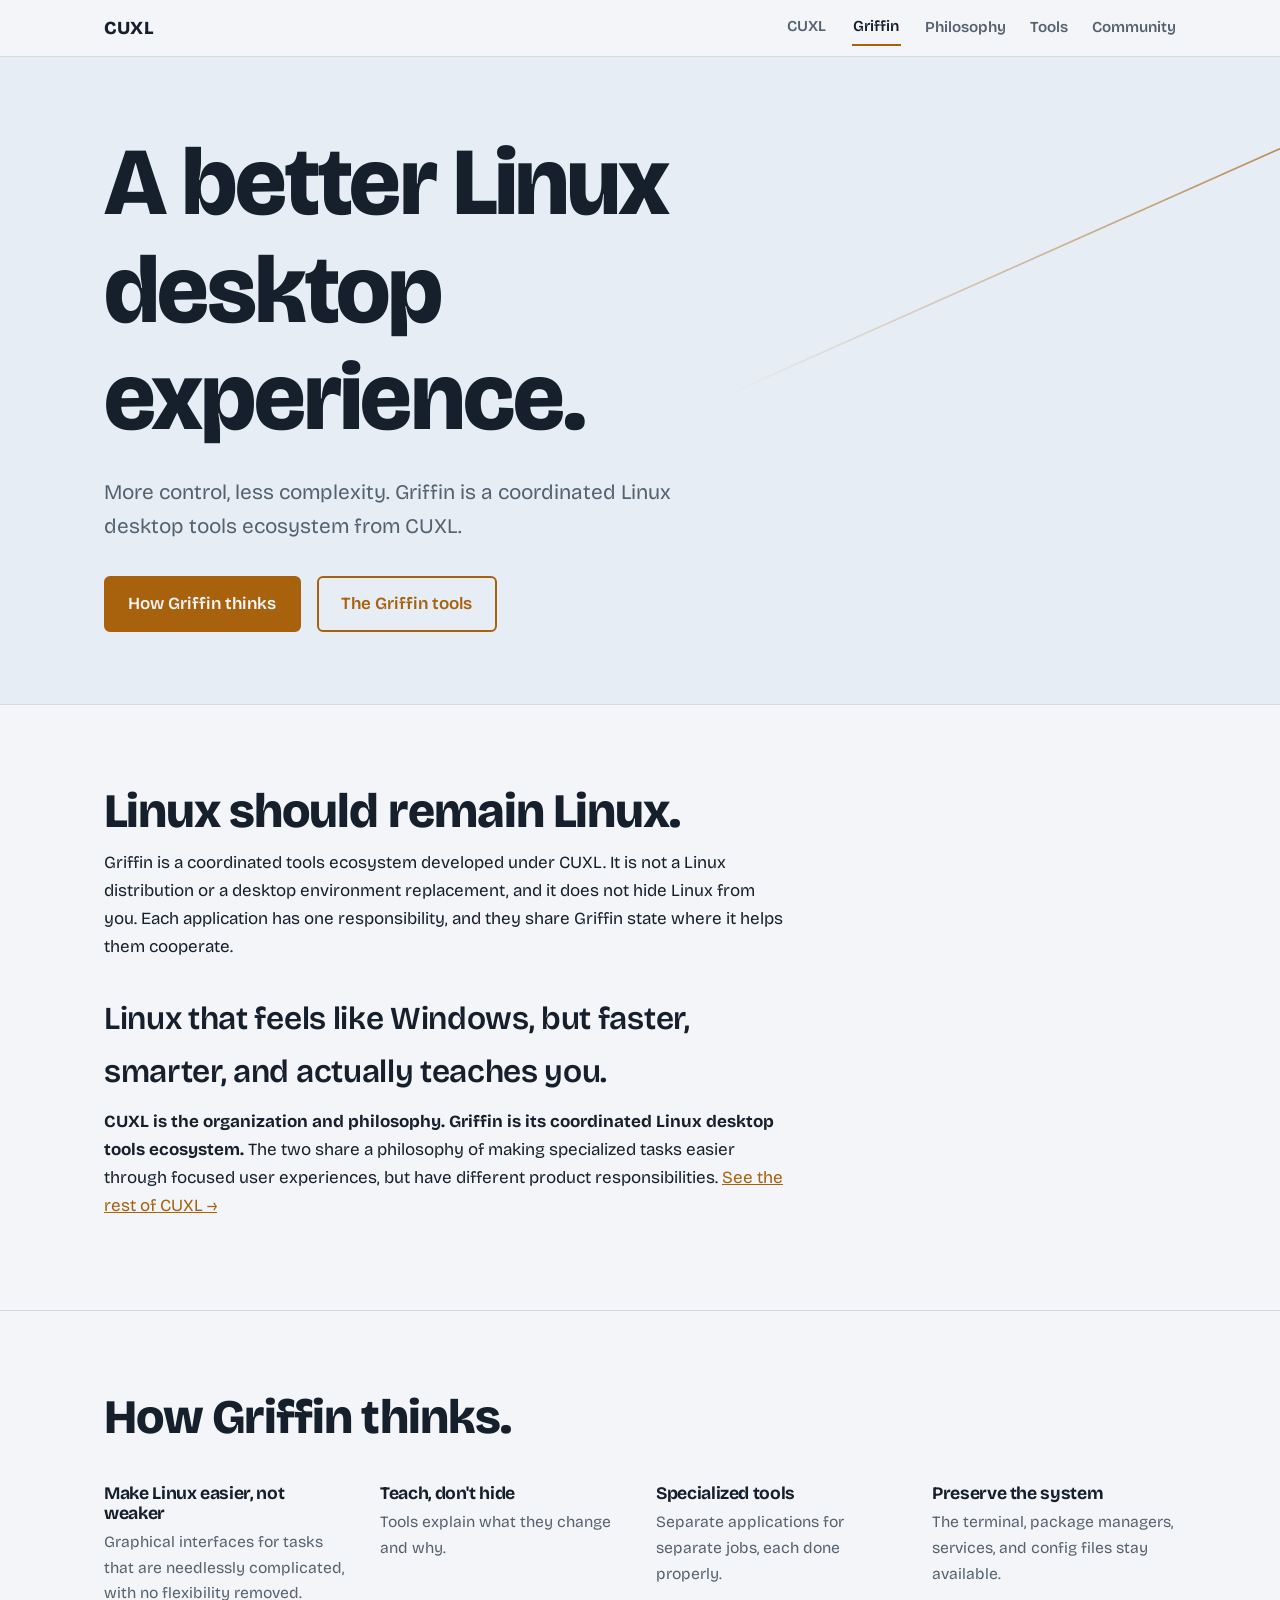
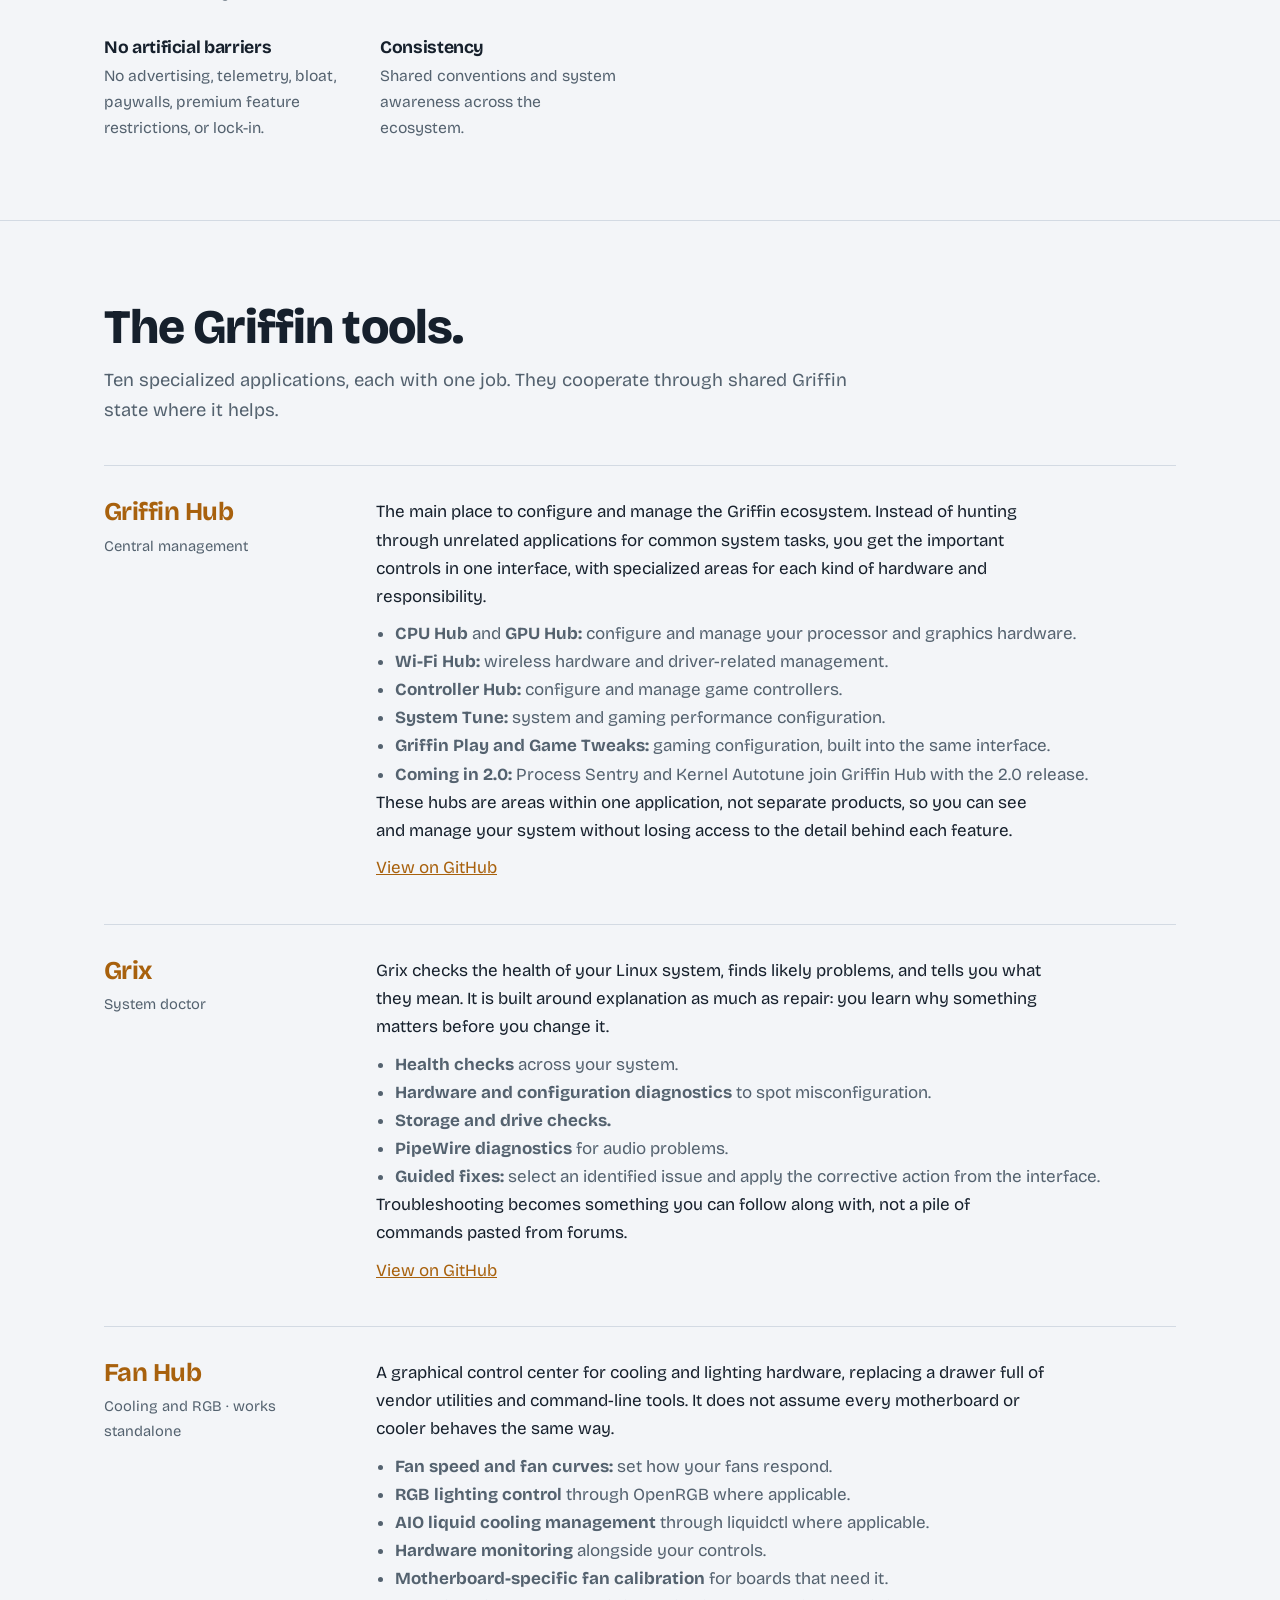
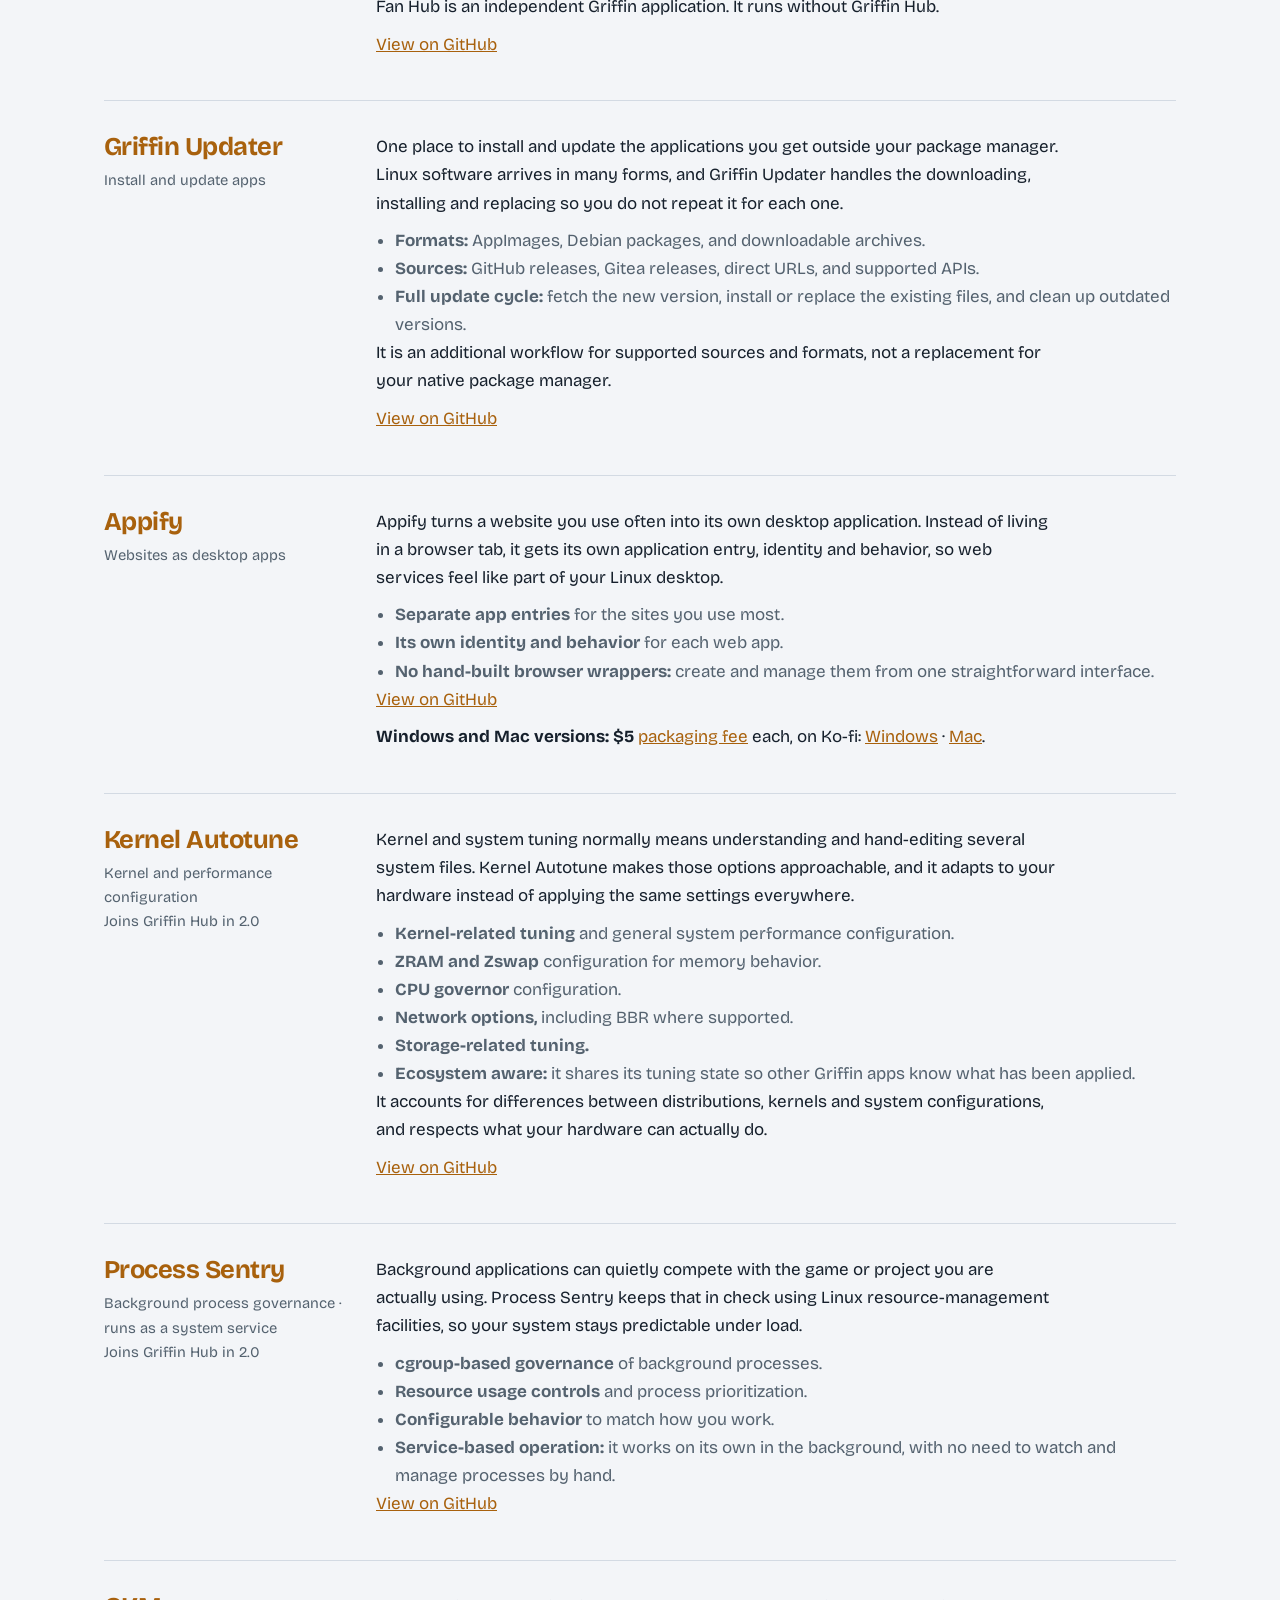
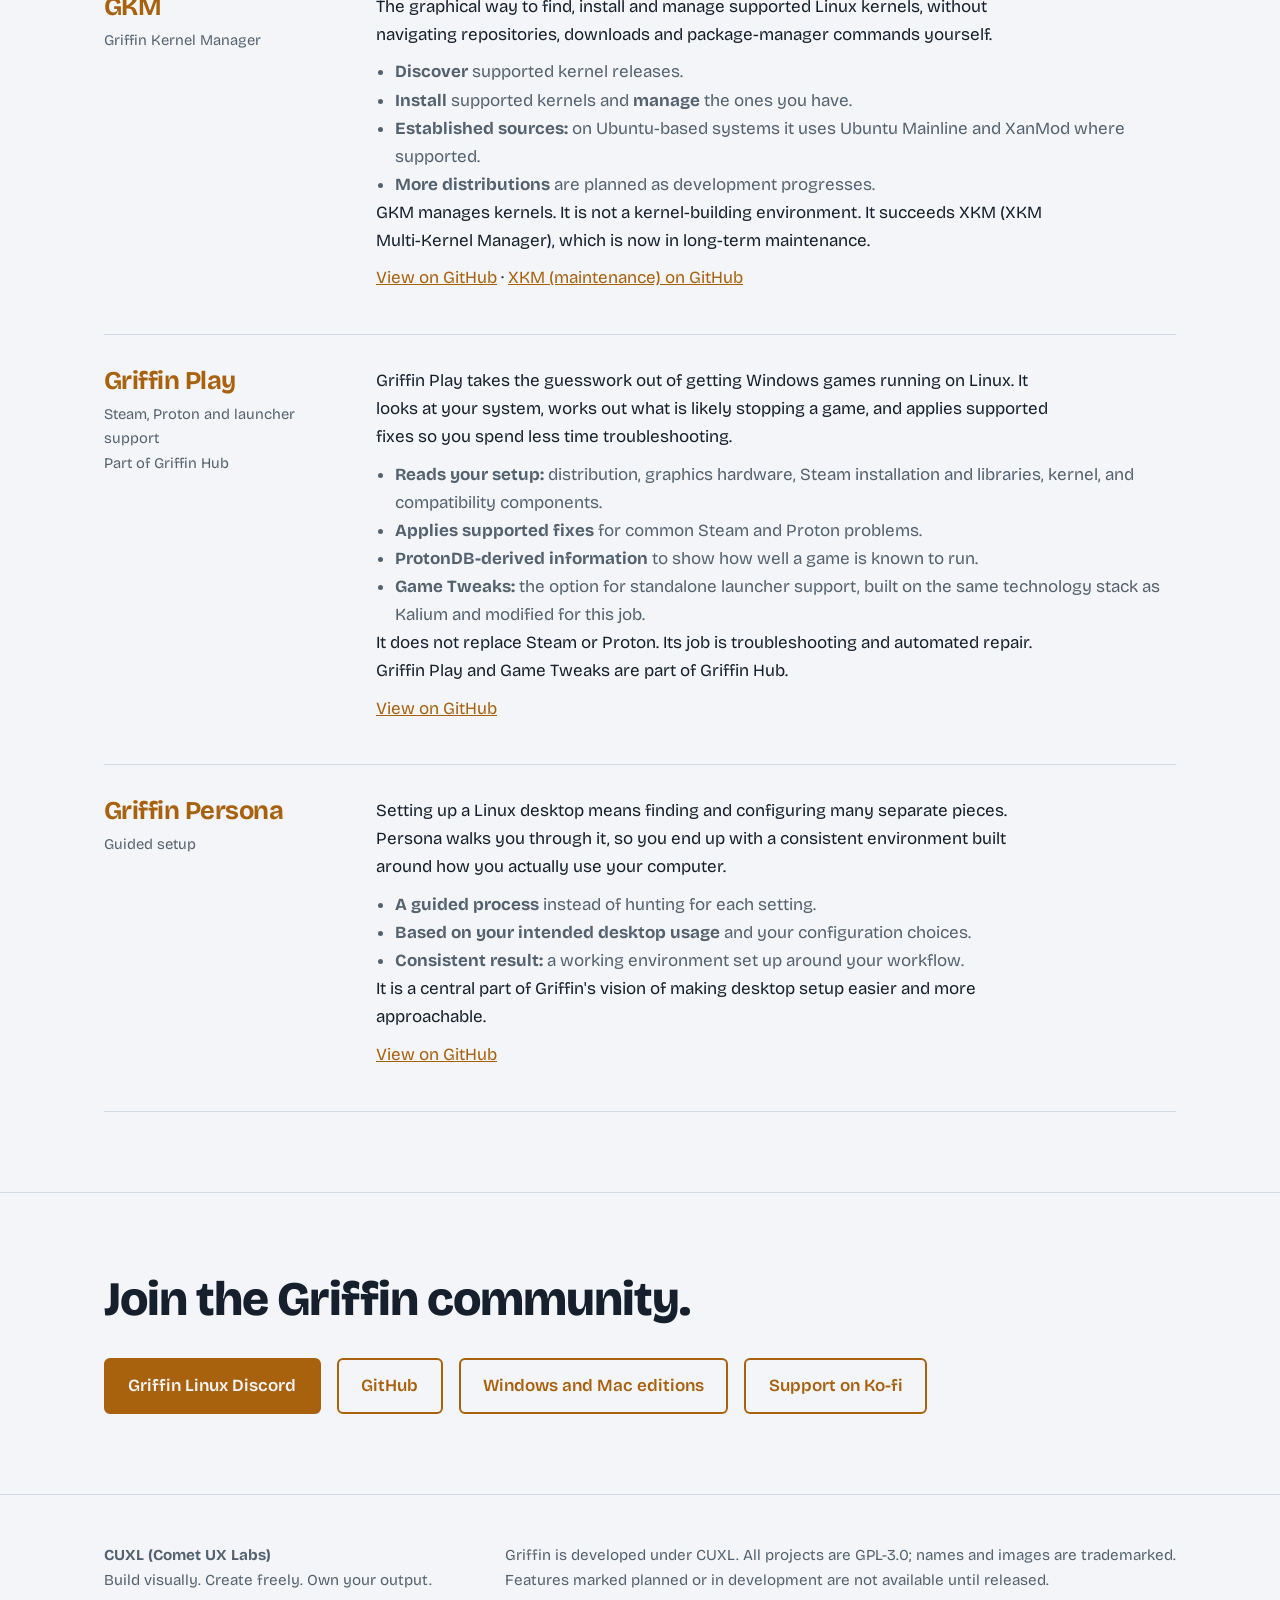
==== griffin.html @ 6fef1d14 "Add files via upload" ====
<!DOCTYPE html>
<html lang="en">
<head>
<meta charset="utf-8">
<meta name="viewport" content="width=device-width, initial-scale=1">
<title>Griffin · Linux desktop tools by CUXL</title>
<meta name="description" content="Griffin is a coordinated Linux desktop tools ecosystem from CUXL: Hub, Grix, Fan Hub, Griffin Updater, Appify, Kernel Autotune, Process Sentry, GKM, Griffin Play and Griffin Persona.">
<link rel="preconnect" href="https://fonts.googleapis.com">
<link rel="preconnect" href="https://fonts.gstatic.com" crossorigin>
<link href="https://fonts.googleapis.com/css2?family=Bricolage+Grotesque:opsz,wght@12..96,400;12..96,600;12..96,800&display=swap" rel="stylesheet">
<link rel="stylesheet" href="style.css">
</head>
<body class="gp">
<nav><div class="wrap">
<b>CUXL</b>
<a class="tab" href="index.html">CUXL</a><a class="tab on" href="griffin.html">Griffin</a>
<a href="#philosophy">Philosophy</a><a href="#tools">Tools</a><a href="#community">Community</a>
</div></nav>
<header class="hero small"><div class="trail" aria-hidden="true"></div>
<div class="wrap">
<h1>A better Linux desktop experience.</h1>
<p class="lead">More control, less complexity. Griffin is a coordinated Linux desktop tools ecosystem from CUXL.</p>
<div class="cta"><a class="btn p" href="#philosophy">How Griffin thinks</a><a class="btn" href="#tools">The Griffin tools</a></div>
</div></header>

<section id="about"><div class="wrap">
<h2>Linux should remain Linux.</h2>
<p>Griffin is a coordinated tools ecosystem developed under CUXL. It is not a Linux distribution or a desktop environment replacement, and it does not hide Linux from you. Each application has one responsibility, and they share Griffin state where it helps them cooperate.</p>
<p class="quote">Linux that feels like Windows, but faster, smarter, and actually teaches you.</p>
<p><strong>CUXL is the organization and philosophy. Griffin is its coordinated Linux desktop tools ecosystem.</strong> The two share a philosophy of making specialized tasks easier through focused user experiences, but have different product responsibilities. <a href="index.html">See the rest of CUXL &rarr;</a></p>
</div></section>

<section id="philosophy"><div class="wrap">
<h2>How Griffin thinks.</h2>
<div class="principles">
<div><h3>Make Linux easier, not weaker</h3><p>Graphical interfaces for tasks that are needlessly complicated, with no flexibility removed.</p></div>
<div><h3>Teach, don't hide</h3><p>Tools explain what they change and why.</p></div>
<div><h3>Specialized tools</h3><p>Separate applications for separate jobs, each done properly.</p></div>
<div><h3>Preserve the system</h3><p>The terminal, package managers, services, and config files stay available.</p></div>
<div><h3>No artificial barriers</h3><p>No advertising, telemetry, bloat, paywalls, premium feature restrictions, or lock-in.</p></div>
<div><h3>Consistency</h3><p>Shared conventions and system awareness across the ecosystem.</p></div>
</div>
</div></section>

<section id="tools"><div class="wrap">
<h2>The Griffin tools.</h2>
<p class="sub">Ten specialized applications, each with one job. They cooperate through shared Griffin state where it helps.</p>
<div class="rows">
<article class="row"><div><h3>Griffin Hub</h3><div class="meta">Central management</div></div><div><p>The main place to configure and manage the Griffin ecosystem. Instead of hunting through unrelated applications for common system tasks, you get the important controls in one interface, with specialized areas for each kind of hardware and responsibility.</p><ul><li><strong>CPU Hub</strong> and <strong>GPU Hub:</strong> configure and manage your processor and graphics hardware.</li><li><strong>Wi-Fi Hub:</strong> wireless hardware and driver-related management.</li><li><strong>Controller Hub:</strong> configure and manage game controllers.</li><li><strong>System Tune:</strong> system and gaming performance configuration.</li><li><strong>Griffin Play and Game Tweaks:</strong> gaming configuration, built into the same interface.</li><li><strong>Coming in 2.0:</strong> Process Sentry and Kernel Autotune join Griffin Hub with the 2.0 release.</li></ul><p>These hubs are areas within one application, not separate products, so you can see and manage your system without losing access to the detail behind each feature.</p><p><a href="https://github.com/bobbycomet/Griffin-Hub" rel="noopener">View on GitHub</a></p></div></article>

<article class="row"><div><h3>Grix</h3><div class="meta">System doctor</div></div><div><p>Grix checks the health of your Linux system, finds likely problems, and tells you what they mean. It is built around explanation as much as repair: you learn why something matters before you change it.</p><ul><li><strong>Health checks</strong> across your system.</li><li><strong>Hardware and configuration diagnostics</strong> to spot misconfiguration.</li><li><strong>Storage and drive checks.</strong></li><li><strong>PipeWire diagnostics</strong> for audio problems.</li><li><strong>Guided fixes:</strong> select an identified issue and apply the corrective action from the interface.</li></ul><p>Troubleshooting becomes something you can follow along with, not a pile of commands pasted from forums.</p><p><a href="https://github.com/bobbycomet/Grix" rel="noopener">View on GitHub</a></p></div></article>

<article class="row"><div><h3>Fan Hub</h3><div class="meta">Cooling and RGB · works standalone</div></div><div><p>A graphical control center for cooling and lighting hardware, replacing a drawer full of vendor utilities and command-line tools. It does not assume every motherboard or cooler behaves the same way.</p><ul><li><strong>Fan speed and fan curves:</strong> set how your fans respond.</li><li><strong>RGB lighting control</strong> through OpenRGB where applicable.</li><li><strong>AIO liquid cooling management</strong> through liquidctl where applicable.</li><li><strong>Hardware monitoring</strong> alongside your controls.</li><li><strong>Motherboard-specific fan calibration</strong> for boards that need it.</li></ul><p>Fan Hub is an independent Griffin application. It runs without Griffin Hub.</p><p><a href="https://github.com/bobbycomet/Fan-Hub" rel="noopener">View on GitHub</a></p></div></article>

<article class="row"><div><h3>Griffin Updater</h3><div class="meta">Install and update apps</div></div><div><p>One place to install and update the applications you get outside your package manager. Linux software arrives in many forms, and Griffin Updater handles the downloading, installing and replacing so you do not repeat it for each one.</p><ul><li><strong>Formats:</strong> AppImages, Debian packages, and downloadable archives.</li><li><strong>Sources:</strong> GitHub releases, Gitea releases, direct URLs, and supported APIs.</li><li><strong>Full update cycle:</strong> fetch the new version, install or replace the existing files, and clean up outdated versions.</li></ul><p>It is an additional workflow for supported sources and formats, not a replacement for your native package manager.</p><p><a href="https://github.com/bobbycomet/GriffinUpdater" rel="noopener">View on GitHub</a></p></div></article>

<article class="row"><div><h3>Appify</h3><div class="meta">Websites as desktop apps</div></div><div><p>Appify turns a website you use often into its own desktop application. Instead of living in a browser tab, it gets its own application entry, identity and behavior, so web services feel like part of your Linux desktop.</p><ul><li><strong>Separate app entries</strong> for the sites you use most.</li><li><strong>Its own identity and behavior</strong> for each web app.</li><li><strong>No hand-built browser wrappers:</strong> create and manage them from one straightforward interface.</li></ul><p><a href="https://github.com/bobbycomet/Appify" rel="noopener">View on GitHub</a></p><p><strong>Windows and Mac versions:</strong> <strong>$5</strong> <a href="index.html#windows">packaging fee</a> each, on Ko-fi: <a href="https://ko-fi.com/s/48cf8f3ed3" rel="noopener">Windows</a> · <a href="https://ko-fi.com/s/9709aa201e" rel="noopener">Mac</a>.</p></div></article>

<article class="row"><div><h3>Kernel Autotune</h3><div class="meta">Kernel and performance configuration<br>Joins Griffin Hub in 2.0</div></div><div><p>Kernel and system tuning normally means understanding and hand-editing several system files. Kernel Autotune makes those options approachable, and it adapts to your hardware instead of applying the same settings everywhere.</p><ul><li><strong>Kernel-related tuning</strong> and general system performance configuration.</li><li><strong>ZRAM and Zswap</strong> configuration for memory behavior.</li><li><strong>CPU governor</strong> configuration.</li><li><strong>Network options,</strong> including BBR where supported.</li><li><strong>Storage-related tuning.</strong></li><li><strong>Ecosystem aware:</strong> it shares its tuning state so other Griffin apps know what has been applied.</li></ul><p>It accounts for differences between distributions, kernels and system configurations, and respects what your hardware can actually do.</p><p><a href="https://github.com/bobbycomet/kernel-autotune-V2" rel="noopener">View on GitHub</a></p></div></article>

<article class="row"><div><h3>Process Sentry</h3><div class="meta">Background process governance · runs as a system service<br>Joins Griffin Hub in 2.0</div></div><div><p>Background applications can quietly compete with the game or project you are actually using. Process Sentry keeps that in check using Linux resource-management facilities, so your system stays predictable under load.</p><ul><li><strong>cgroup-based governance</strong> of background processes.</li><li><strong>Resource usage controls</strong> and process prioritization.</li><li><strong>Configurable behavior</strong> to match how you work.</li><li><strong>Service-based operation:</strong> it works on its own in the background, with no need to watch and manage processes by hand.</li></ul><p><a href="https://github.com/bobbycomet/Process-Sentry" rel="noopener">View on GitHub</a></p></div></article>

<article class="row"><div><h3>GKM</h3><div class="meta">Griffin Kernel Manager</div></div><div><p>The graphical way to find, install and manage supported Linux kernels, without navigating repositories, downloads and package-manager commands yourself.</p><ul><li><strong>Discover</strong> supported kernel releases.</li><li><strong>Install</strong> supported kernels and <strong>manage</strong> the ones you have.</li><li><strong>Established sources:</strong> on Ubuntu-based systems it uses Ubuntu Mainline and XanMod where supported.</li><li><strong>More distributions</strong> are planned as development progresses.</li></ul><p>GKM manages kernels. It is not a kernel-building environment. It succeeds XKM (XKM Multi-Kernel Manager), which is now in long-term maintenance.</p><p><a href="https://github.com/bobbycomet/GKM" rel="noopener">View on GitHub</a> · <a href="https://github.com/bobbycomet/XKM-Multi-Kernel-Manager" rel="noopener">XKM (maintenance) on GitHub</a></p></div></article>

<article class="row"><div><h3>Griffin Play</h3><div class="meta">Steam, Proton and launcher support<br>Part of Griffin Hub</div></div><div><p>Griffin Play takes the guesswork out of getting Windows games running on Linux. It looks at your system, works out what is likely stopping a game, and applies supported fixes so you spend less time troubleshooting.</p><ul><li><strong>Reads your setup:</strong> distribution, graphics hardware, Steam installation and libraries, kernel, and compatibility components.</li><li><strong>Applies supported fixes</strong> for common Steam and Proton problems.</li><li><strong>ProtonDB-derived information</strong> to show how well a game is known to run.</li><li><strong>Game Tweaks:</strong> the option for standalone launcher support, built on the same technology stack as Kalium and modified for this job.</li></ul><p>It does not replace Steam or Proton. Its job is troubleshooting and automated repair. Griffin Play and Game Tweaks are part of Griffin Hub.</p><p><a href="https://github.com/bobbycomet/Griffin-Hub" rel="noopener">View on GitHub</a></p></div></article>

<article class="row"><div><h3>Griffin Persona</h3><div class="meta">Guided setup</div></div><div><p>Setting up a Linux desktop means finding and configuring many separate pieces. Persona walks you through it, so you end up with a consistent environment built around how you actually use your computer.</p><ul><li><strong>A guided process</strong> instead of hunting for each setting.</li><li><strong>Based on your intended desktop usage</strong> and your configuration choices.</li><li><strong>Consistent result:</strong> a working environment set up around your workflow.</li></ul><p>It is a central part of Griffin's vision of making desktop setup easier and more approachable.</p><p><a href="https://github.com/bobbycomet/GriffinPersona" rel="noopener">View on GitHub</a></p></div></article>
</div>
</div></section>

<section id="community"><div class="wrap">
<h2>Join the Griffin community.</h2>
<div class="cta"><a class="btn p" href="https://discord.gg/7fEt5W7DPh" rel="noopener">Griffin Linux Discord</a><a class="btn" href="https://github.com/bobbycomet" rel="noopener">GitHub</a><a class="btn" href="index.html#windows">Windows and Mac editions</a><a class="btn" href="https://ko-fi.com/bobby60908" rel="noopener">Support on Ko-fi</a></div>
</div></section>

<footer><div class="wrap">
<div><strong>CUXL (Comet UX Labs)</strong><br>Build visually. Create freely. Own your output.</div>
<div>Griffin is developed under CUXL. All projects are GPL-3.0; names and images are trademarked.<br>Features marked planned or in development are not available until released.</div>
</div></footer>
</body>
</html>
---- style.css ----
:root{--bg:#f3f5f8;--surface:#fff;--ink:#16202c;--mute:#54626f;--line:#d3dae3;--comet:#1c78b0;--griffin:#a8610d;--hero:#e6edf5;color-scheme:light}
@media (prefers-color-scheme:dark){:root:not([data-theme=light]){--bg:#12171f;--surface:#1a212c;--ink:#e3e9f0;--mute:#9aa7b5;--line:#2c3644;--comet:#6cc0ee;--griffin:#e8aa55;--hero:#0e1218;color-scheme:dark}}
*{box-sizing:border-box}
html{scroll-behavior:smooth;scroll-padding-top:4rem}
:root{padding-top:env(safe-area-inset-top,0px);padding-bottom:env(safe-area-inset-bottom,0px)}
body{margin:0;background:var(--bg);color:var(--ink);font:400 1.0625rem/1.65 "Bricolage Grotesque",system-ui,-apple-system,"Segoe UI",sans-serif}
a{color:var(--comet)}
a:focus-visible,button:focus-visible{outline:3px solid var(--comet);outline-offset:3px}
.wrap{max-width:70rem;margin:0 auto;padding:0 1.5rem}
p{max-width:62ch;margin:.6rem 0}
h1,h2,h3{line-height:1.12;margin:0;letter-spacing:-.02em}
nav{position:sticky;top:0;z-index:5;background:var(--bg);border-bottom:1px solid var(--line)}
nav .wrap{display:flex;gap:1.5rem;align-items:center;min-height:3.5rem;overflow-x:auto;white-space:nowrap}
nav b{font-weight:800;font-size:1.15rem;margin-right:auto;letter-spacing:.01em}
nav a{color:var(--mute);text-decoration:none;font-weight:600;font-size:.95rem}
nav a:hover{color:var(--ink)}
.hero{background:var(--hero);border-bottom:1px solid var(--line);overflow:hidden;position:relative}
.hero .wrap{padding-top:6rem;padding-bottom:6rem;position:relative}
.hero h1{font-size:clamp(2.6rem,8vw,6rem);font-weight:800;max-width:14ch}
.hero p.lead{font-size:1.3rem;color:var(--mute);max-width:44ch;margin-top:1.5rem}
.trail{position:absolute;right:-6rem;top:3rem;width:44rem;height:2px;background:linear-gradient(90deg,transparent,var(--comet));transform:rotate(-24deg);transform-origin:right;opacity:.8;animation:fly 1.6s ease-out both}
.trail::after{content:"";position:absolute;right:-7px;top:-7px;width:16px;height:16px;border-radius:50%;background:var(--comet);box-shadow:0 0 28px 8px var(--comet)}
@keyframes fly{from{transform:rotate(-24deg) translateX(-18rem);opacity:0}to{transform:rotate(-24deg);opacity:.8}}
@media (prefers-reduced-motion:reduce){.trail{animation:none}html{scroll-behavior:auto}}
.cta{display:flex;gap:1rem;flex-wrap:wrap;margin-top:2rem}
.btn{display:inline-block;padding:.75rem 1.4rem;border-radius:6px;font-weight:600;text-decoration:none;border:2px solid var(--comet)}
.btn.p{background:var(--comet);color:var(--bg)}
section{padding:5rem 0;border-bottom:1px solid var(--line)}
h2{font-size:clamp(1.9rem,4.5vw,3rem);font-weight:800;max-width:20ch}
.sub{color:var(--mute);font-size:1.15rem}
.cols{display:grid;grid-template-columns:1fr 1fr;gap:3rem;margin-top:2.5rem}
@media (max-width:760px){.cols{grid-template-columns:1fr;gap:1.5rem}.hero .wrap{padding-top:4rem;padding-bottom:4rem}}
.cols h3{font-size:1.2rem}
.rows{margin-top:2.5rem;border-top:1px solid var(--line)}
.row{display:grid;grid-template-columns:15rem 1fr;gap:2rem;padding:2rem 0;border-bottom:1px solid var(--line)}
@media (max-width:760px){.row{grid-template-columns:1fr;gap:.5rem}}
.row h3{font-size:1.6rem}
.row .meta{color:var(--mute);font-size:.92rem;margin-top:.4rem}
.row ul,.list{margin:.6rem 0 0;padding-left:1.2rem;color:var(--mute)}
.row p{margin-top:0}
.tag{display:inline-block;font-size:.8rem;border:1px solid var(--line);border-radius:99px;padding:0 .7rem;color:var(--mute);margin-top:.5rem}
#griffin h2,#griffin .row h3{color:var(--griffin)}
#griffin .row{grid-template-columns:13rem 1fr}
@media (max-width:760px){#griffin .row{grid-template-columns:1fr}}
.principles{display:grid;grid-template-columns:repeat(auto-fit,minmax(15rem,1fr));gap:2rem;margin-top:2.5rem}
.principles h3{font-size:1.1rem;margin-bottom:.3rem}
.principles p{margin:0;color:var(--mute);font-size:.98rem}
.tbl{width:100%;border-collapse:collapse;margin-top:2rem}
.scroll{overflow-x:auto}
.tbl th,.tbl td{text-align:left;padding:.7rem 1rem;border-bottom:1px solid var(--line);vertical-align:top}
.tbl th{font-size:1.05rem}
.tbl th:first-child,.tbl td:first-child{border-right:1px solid var(--line)}
.quote{font-size:clamp(1.4rem,3.2vw,2rem);font-weight:600;letter-spacing:-.01em;max-width:30ch;margin-top:2rem}
footer{padding:3rem 0;color:var(--mute);font-size:.95rem}
footer .wrap{display:flex;flex-wrap:wrap;gap:1rem 3rem;justify-content:space-between}
nav .tab{padding:.25rem .1rem;border-bottom:2px solid transparent}
nav .tab.on{color:var(--ink);border-bottom-color:var(--comet)}
.gp{--comet:var(--griffin)}
.gp .row h3{color:var(--griffin)}
.hero.small .wrap{padding-top:4.5rem;padding-bottom:4.5rem}
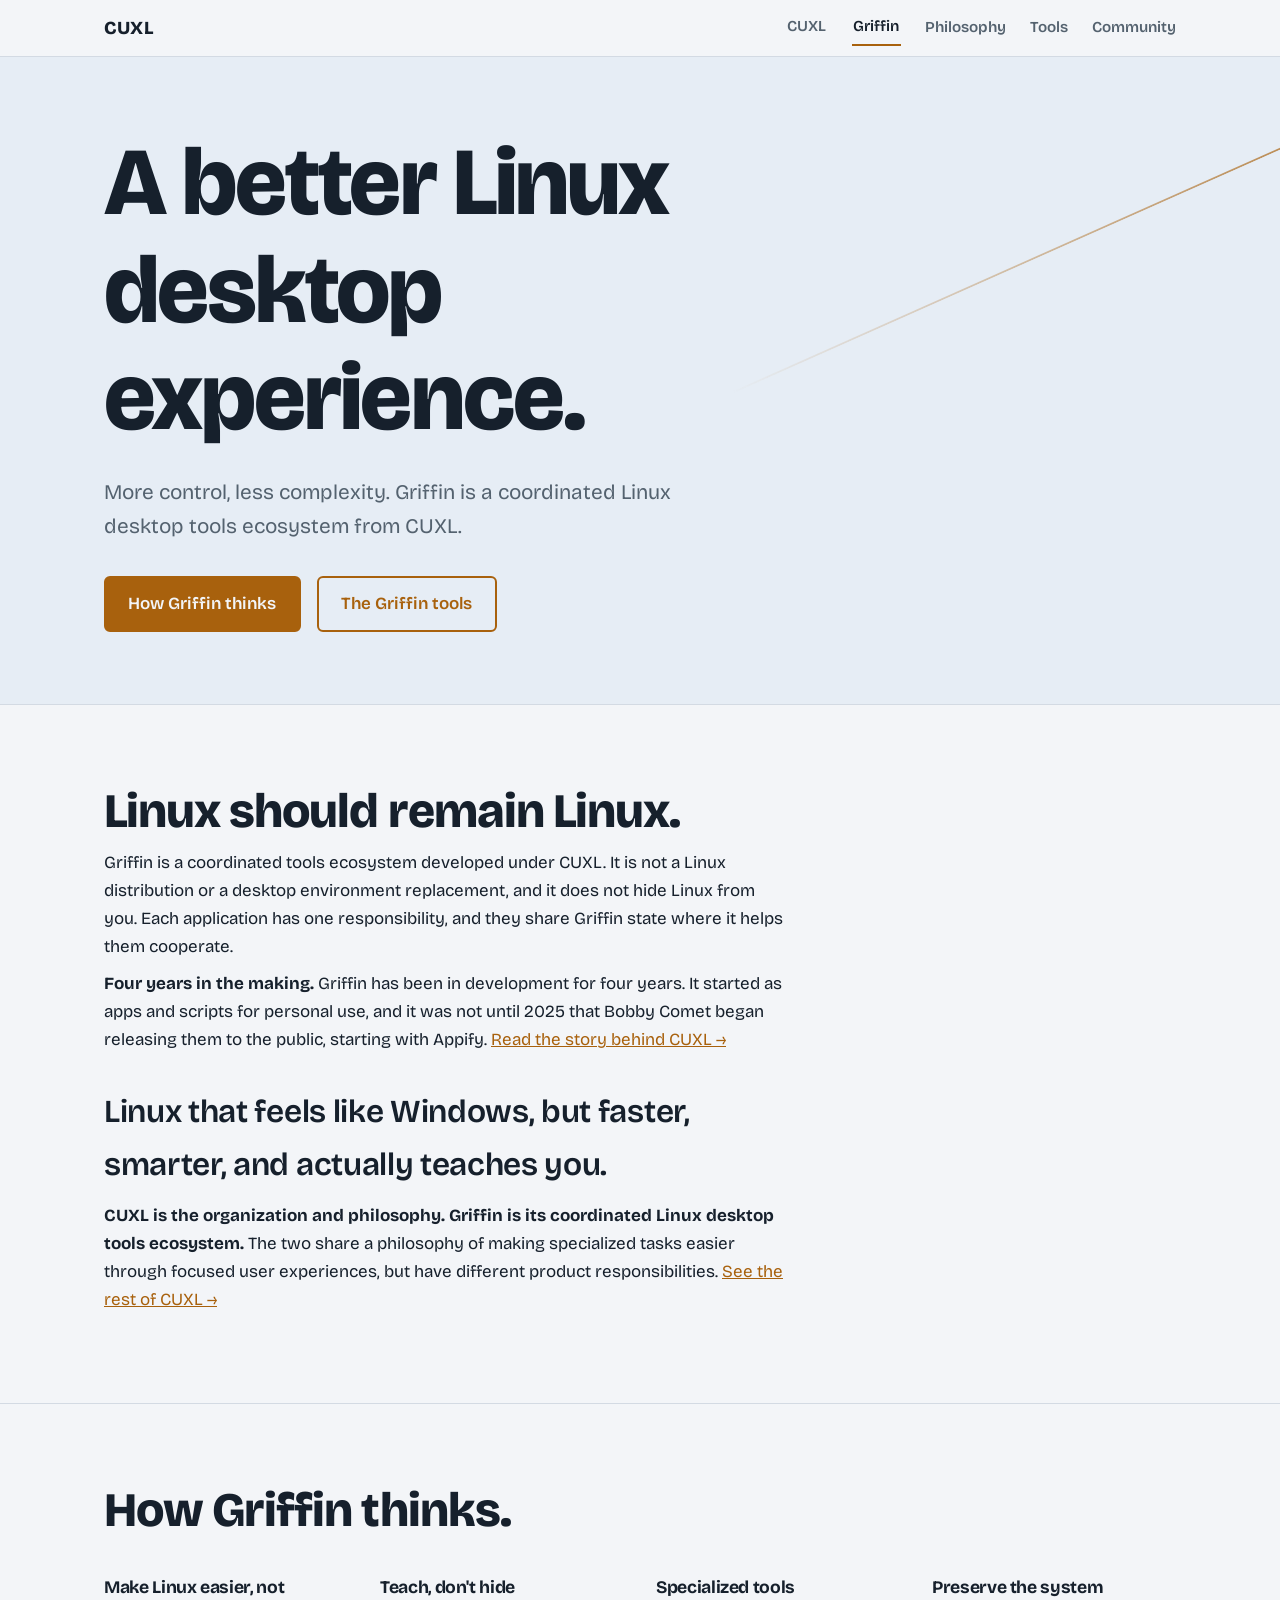
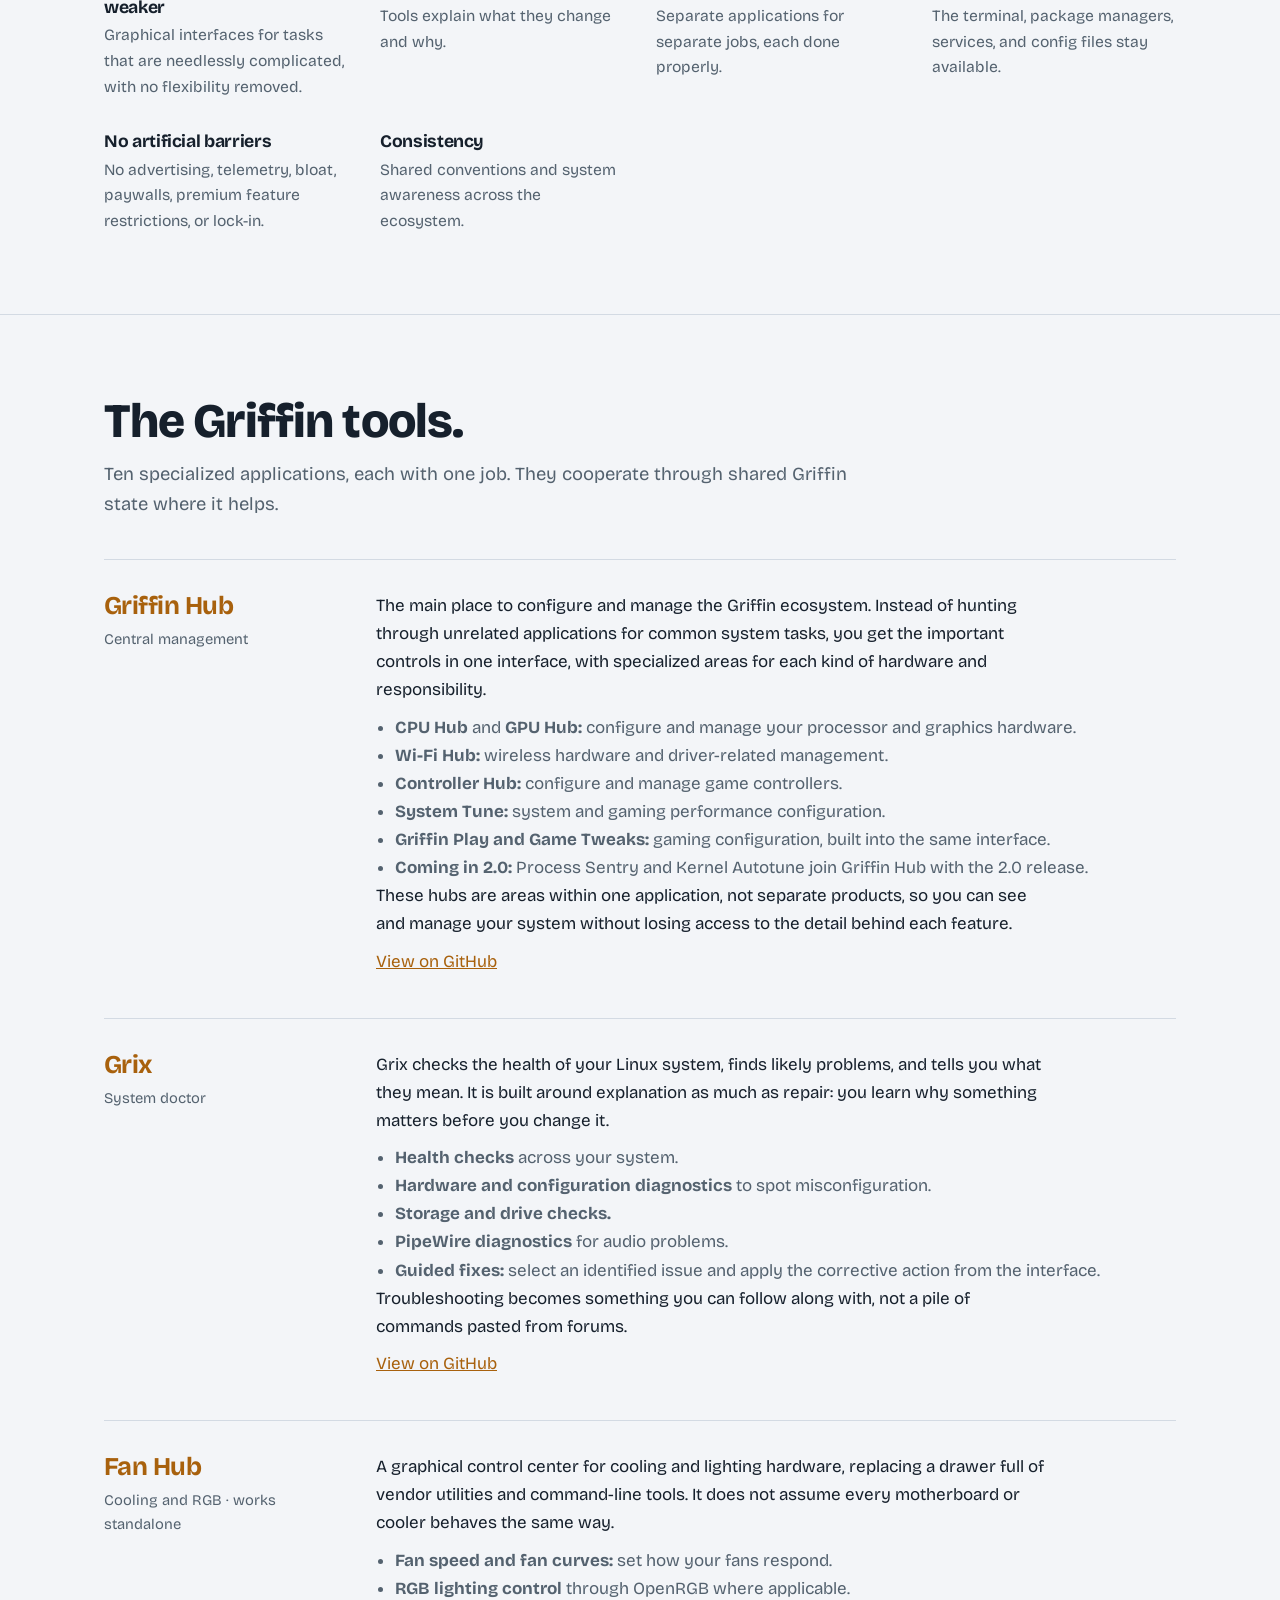
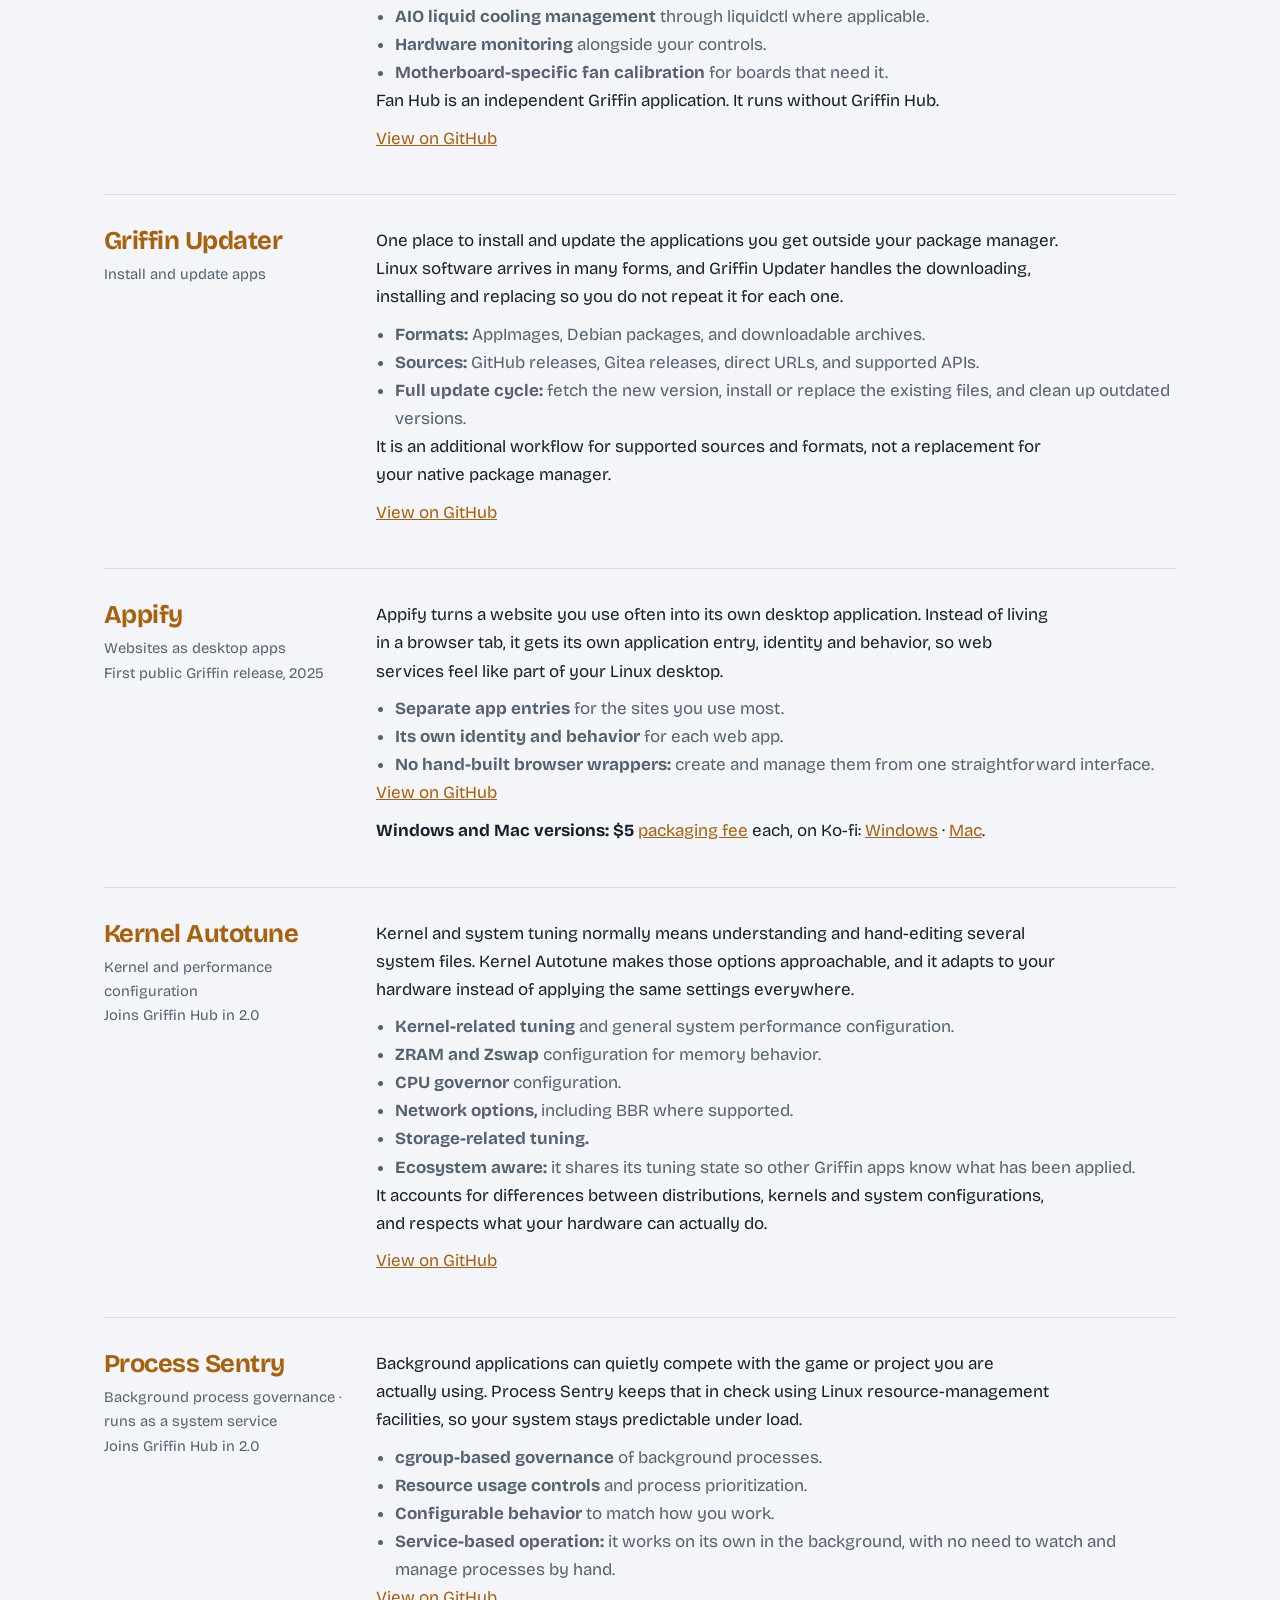
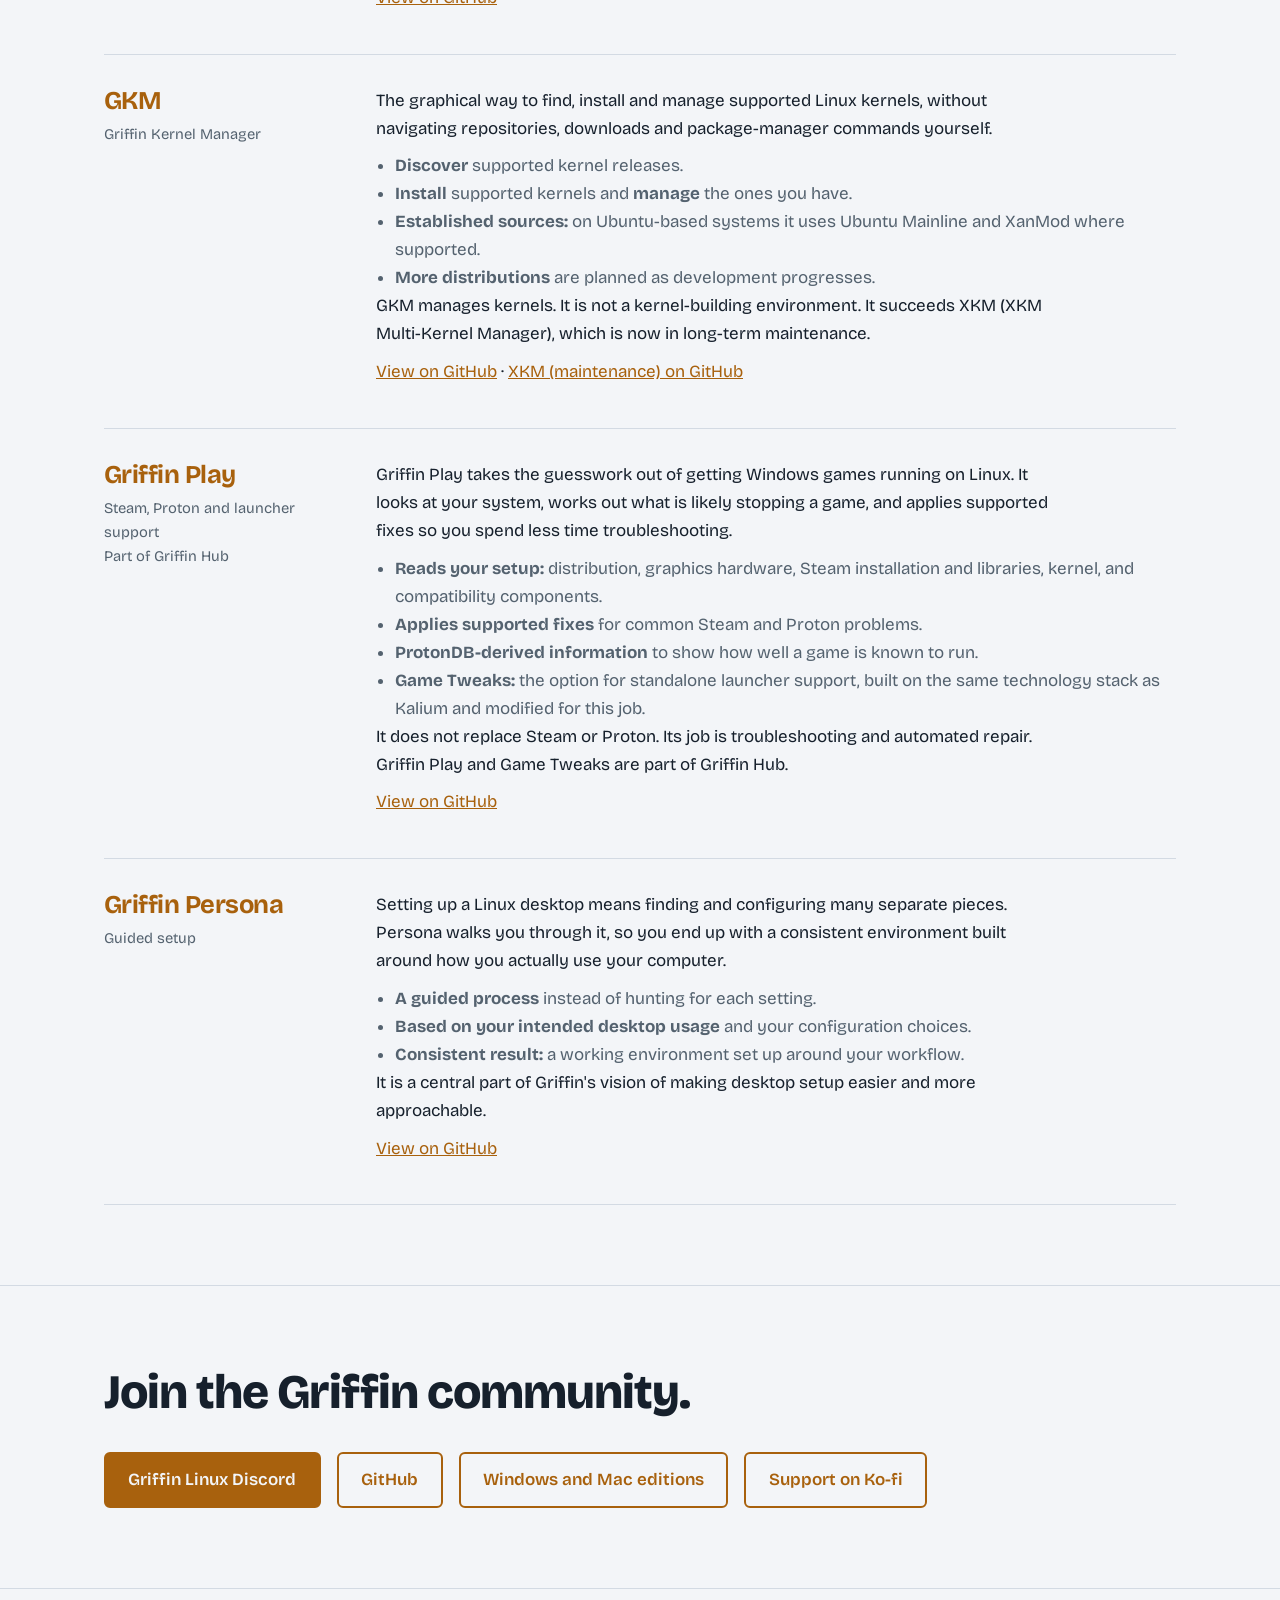
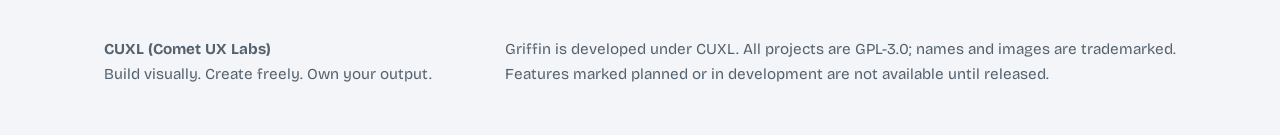
==== commit 5f67bd4d: "Add Appify release details to griffin.html" ====
--- a/griffin.html
+++ b/griffin.html
@@ -26,6 +26,7 @@
 <section id="about"><div class="wrap">
 <h2>Linux should remain Linux.</h2>
 <p>Griffin is a coordinated tools ecosystem developed under CUXL. It is not a Linux distribution or a desktop environment replacement, and it does not hide Linux from you. Each application has one responsibility, and they share Griffin state where it helps them cooperate.</p>
+<p><strong>Four years in the making.</strong> Griffin has been in development for four years. It started as apps and scripts for personal use, and it was not until 2025 that Bobby Comet began releasing them to the public, starting with Appify. <a href="index.html#story">Read the story behind CUXL &rarr;</a></p>
 <p class="quote">Linux that feels like Windows, but faster, smarter, and actually teaches you.</p>
 <p><strong>CUXL is the organization and philosophy. Griffin is its coordinated Linux desktop tools ecosystem.</strong> The two share a philosophy of making specialized tasks easier through focused user experiences, but have different product responsibilities. <a href="index.html">See the rest of CUXL &rarr;</a></p>
 </div></section>
@@ -54,7 +55,7 @@
 
 <article class="row"><div><h3>Griffin Updater</h3><div class="meta">Install and update apps</div></div><div><p>One place to install and update the applications you get outside your package manager. Linux software arrives in many forms, and Griffin Updater handles the downloading, installing and replacing so you do not repeat it for each one.</p><ul><li><strong>Formats:</strong> AppImages, Debian packages, and downloadable archives.</li><li><strong>Sources:</strong> GitHub releases, Gitea releases, direct URLs, and supported APIs.</li><li><strong>Full update cycle:</strong> fetch the new version, install or replace the existing files, and clean up outdated versions.</li></ul><p>It is an additional workflow for supported sources and formats, not a replacement for your native package manager.</p><p><a href="https://github.com/bobbycomet/GriffinUpdater" rel="noopener">View on GitHub</a></p></div></article>
 
-<article class="row"><div><h3>Appify</h3><div class="meta">Websites as desktop apps</div></div><div><p>Appify turns a website you use often into its own desktop application. Instead of living in a browser tab, it gets its own application entry, identity and behavior, so web services feel like part of your Linux desktop.</p><ul><li><strong>Separate app entries</strong> for the sites you use most.</li><li><strong>Its own identity and behavior</strong> for each web app.</li><li><strong>No hand-built browser wrappers:</strong> create and manage them from one straightforward interface.</li></ul><p><a href="https://github.com/bobbycomet/Appify" rel="noopener">View on GitHub</a></p><p><strong>Windows and Mac versions:</strong> <strong>$5</strong> <a href="index.html#windows">packaging fee</a> each, on Ko-fi: <a href="https://ko-fi.com/s/48cf8f3ed3" rel="noopener">Windows</a> · <a href="https://ko-fi.com/s/9709aa201e" rel="noopener">Mac</a>.</p></div></article>
+<article class="row"><div><h3>Appify</h3><div class="meta">Websites as desktop apps<br>First public Griffin release, 2025</div></div><div><p>Appify turns a website you use often into its own desktop application. Instead of living in a browser tab, it gets its own application entry, identity and behavior, so web services feel like part of your Linux desktop.</p><ul><li><strong>Separate app entries</strong> for the sites you use most.</li><li><strong>Its own identity and behavior</strong> for each web app.</li><li><strong>No hand-built browser wrappers:</strong> create and manage them from one straightforward interface.</li></ul><p><a href="https://github.com/bobbycomet/Appify" rel="noopener">View on GitHub</a></p><p><strong>Windows and Mac versions:</strong> <strong>$5</strong> <a href="index.html#windows">packaging fee</a> each, on Ko-fi: <a href="https://ko-fi.com/s/48cf8f3ed3" rel="noopener">Windows</a> · <a href="https://ko-fi.com/s/9709aa201e" rel="noopener">Mac</a>.</p></div></article>
 
 <article class="row"><div><h3>Kernel Autotune</h3><div class="meta">Kernel and performance configuration<br>Joins Griffin Hub in 2.0</div></div><div><p>Kernel and system tuning normally means understanding and hand-editing several system files. Kernel Autotune makes those options approachable, and it adapts to your hardware instead of applying the same settings everywhere.</p><ul><li><strong>Kernel-related tuning</strong> and general system performance configuration.</li><li><strong>ZRAM and Zswap</strong> configuration for memory behavior.</li><li><strong>CPU governor</strong> configuration.</li><li><strong>Network options,</strong> including BBR where supported.</li><li><strong>Storage-related tuning.</strong></li><li><strong>Ecosystem aware:</strong> it shares its tuning state so other Griffin apps know what has been applied.</li></ul><p>It accounts for differences between distributions, kernels and system configurations, and respects what your hardware can actually do.</p><p><a href="https://github.com/bobbycomet/kernel-autotune-V2" rel="noopener">View on GitHub</a></p></div></article>
 
